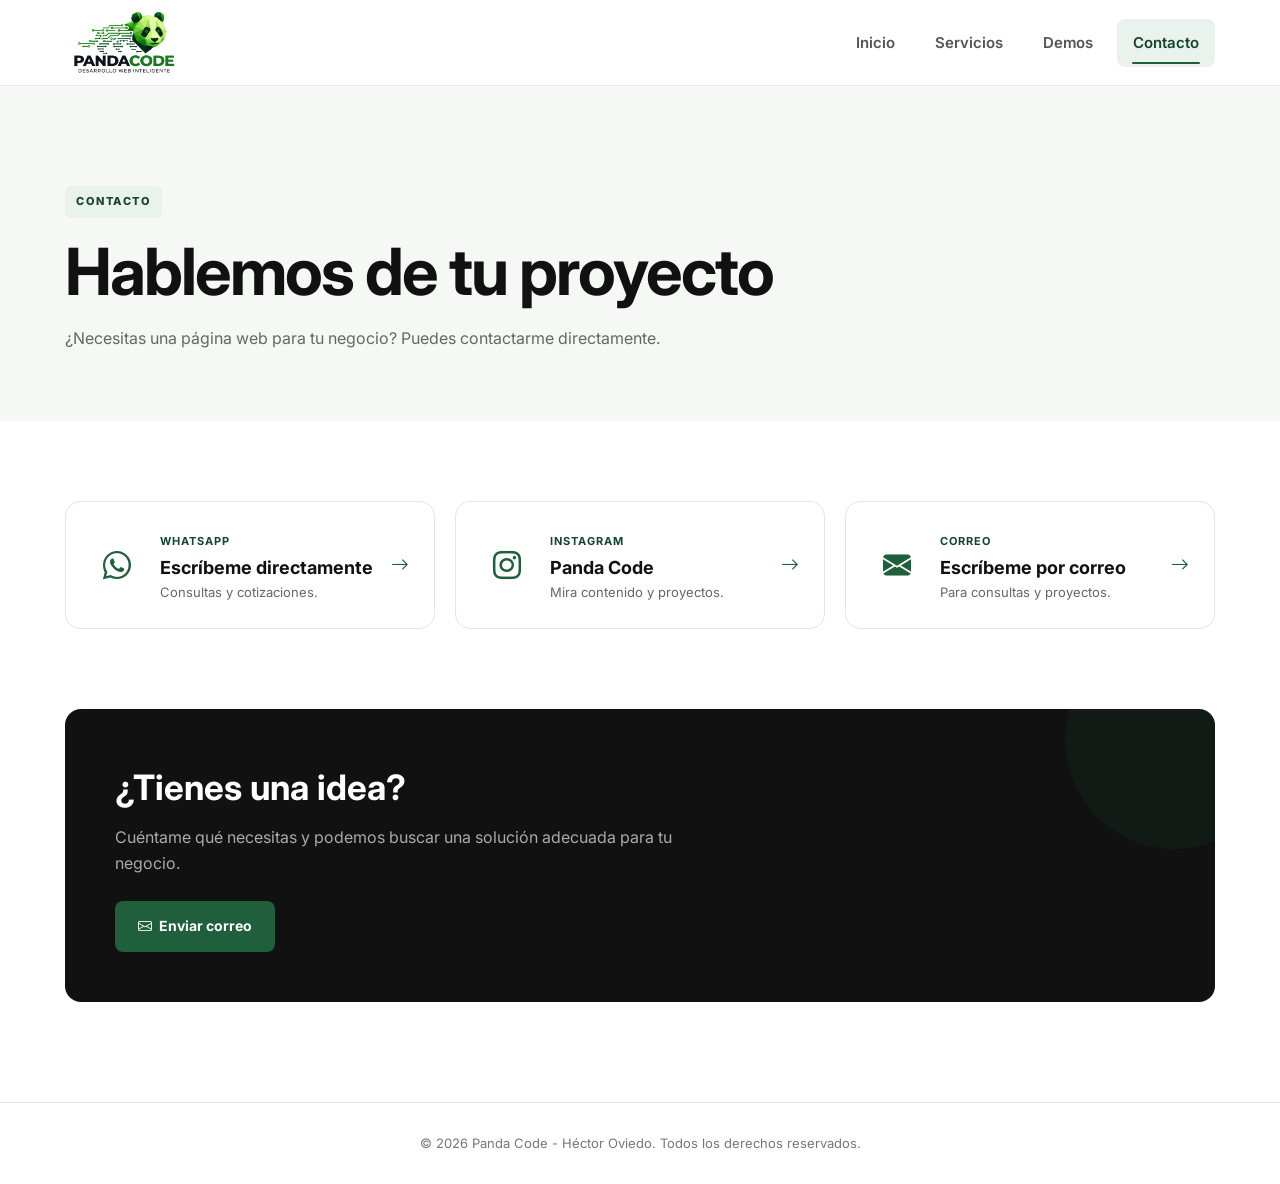
==== contacto.html @ 73ad1a60 "Add files via upload" ====
<!DOCTYPE html>
<html lang="es">

<head>

    <meta charset="UTF-8">

    <meta
        name="viewport"
        content="width=device-width, initial-scale=1.0"
    >

    <title>Contacto | Panda Code</title>


    <!-- CSS -->
    <link rel="stylesheet" href="css/inicio.css">


    <!-- Google Fonts -->
    <link rel="preconnect" href="https://fonts.googleapis.com">

    <link
        rel="preconnect"
        href="https://fonts.gstatic.com"
        crossorigin
    >

    <link
        href="https://fonts.googleapis.com/css2?family=Inter:wght@400;500;600;700;800&display=swap"
        rel="stylesheet"
    >


    <!-- Bootstrap Icons -->
    <link
        rel="stylesheet"
        href="https://cdn.jsdelivr.net/npm/bootstrap-icons@1.11.3/font/bootstrap-icons.min.css"
    >

</head>


<body>


    <!-- =========================================
         NAVBAR
    ========================================== -->

    <header class="navbar">

        <div class="container nav-content">


            <!-- LOGO -->

            <a
                href="index.html"
                class="logo"
            >

                <img
                    src="img/logo_.png"
                    alt="Panda Code"
                >

            </a>


            <!-- MENU -->

            <nav id="mainNav">

                <a href="index.html">
                    Inicio
                </a>

                <a href="servicios.html">
                    Servicios
                </a>

                <a href="demos.html">
                    Demos
                </a>

                <a
                    href="contacto.html"
                    class="active"
                >
                    Contacto
                </a>

            </nav>


            <!-- MENU HAMBURGUESA -->

            <button
                class="menu-btn"
                id="menuBtn"
                aria-label="Abrir menú"
                aria-expanded="false"
            >

                <span class="menu-icon">

                    <span></span>
                    <span></span>
                    <span></span>

                </span>

            </button>


        </div>

    </header>



    <!-- =========================================
         CONTENIDO
    ========================================== -->

    <main>


        <!-- =====================================
             ENCABEZADO
        ====================================== -->

        <section class="page-header">

            <div class="container">

                <span class="tag">
                    CONTACTO
                </span>


                <h1>
                    Hablemos de tu proyecto
                </h1>


                <p>
                    ¿Necesitas una página web para tu negocio?
                    Puedes contactarme directamente.
                </p>

            </div>

        </section>



        <!-- =====================================
             REDES Y CONTACTO
        ====================================== -->

        <section class="contact">

            <div class="container contact-grid">


                <!-- WHATSAPP -->

                <a
                    href="https://wa.me/947875170"
                    target="_blank"
                    rel="noopener noreferrer"
                    class="contact-card"
                >

                    <div class="contact-icon">

                        <i class="bi bi-whatsapp"></i>

                    </div>


                    <div class="contact-info">

                        <span>
                            WHATSAPP
                        </span>

                        <h2>
                            Escríbeme directamente
                        </h2>

                        <p>
                            Consultas y cotizaciones.
                        </p>

                    </div>


                    <strong class="contact-arrow">
                        <i class="bi bi-arrow-right"></i>
                    </strong>

                </a>



                <!-- INSTAGRAM -->

                <a
                    href="https://instagram.com/hector0505_"
                    target="_blank"
                    rel="noopener noreferrer"
                    class="contact-card"
                >

                    <div class="contact-icon">

                        <i class="bi bi-instagram"></i>

                    </div>


                    <div class="contact-info">

                        <span>
                            INSTAGRAM
                        </span>

                        <h2>
                            Panda Code
                        </h2>

                        <p>
                            Mira contenido y proyectos.
                        </p>

                    </div>


                    <strong class="contact-arrow">
                        <i class="bi bi-arrow-right"></i>
                    </strong>

                </a>



                <!-- CORREO -->

                <a href="mailto:hector.oviedo@virgiogomez.cl" class="contact-card">

                    <div class="contact-icon">
                        <i class="bi bi-envelope-fill"></i>
                    </div>

                    <div class="contact-info">
                        <span>CORREO</span>

                        <h2>Escríbeme por correo</h2>

                        <p>
                            Para consultas y proyectos.
                        </p>
                    </div>

                    <strong class="contact-arrow">
                        <i class="bi bi-arrow-right"></i>
                    </strong>

                </a>


            </div>

        </section>



        <!-- =====================================
             CAJA FINAL
        ====================================== -->

        <section class="contact-message">

            <div class="container">

                <div class="contact-box">


                    <h2>
                        ¿Tienes una idea?
                    </h2>


                    <p>
                        Cuéntame qué necesitas y podemos buscar
                        una solución adecuada para tu negocio.
                    </p>


                    <a
                        href="mailto:hector.oviedo@virgiogomez.cl"
                        class="btn btn-dark"
                    >

                        <i class="bi bi-envelope"></i>

                        Enviar correo

                    </a>


                </div>

            </div>

        </section>


    </main>



  

    <footer>

        <div class="container">

            <p>
                © 2026 Panda Code - Héctor Oviedo.
                Todos los derechos reservados.
            </p>

        </div>

    </footer>



    <!-- JAVASCRIPT -->

    <script src="js/Portafolio.js"></script>

</body>

</html>
---- css/inicio.css ----
/* =========================================
   RESET
========================================= */

* {
    margin: 0;
    padding: 0;
    box-sizing: border-box;
}


:root {
    --black: #111111;
    --white: #ffffff;

    /* Verde Panda */
    --green: #1f5f3b;
    --green-dark: #16452b;
    --green-light: #eaf2ed;

    --gray: #666666;
    --light: #f6f8f6;
    --border: #e1e7e2;
}


html {
    scroll-behavior: smooth;
}


body {
    font-family: "Inter", sans-serif;

    color: var(--black);

    background: var(--white);

    line-height: 1.6;
}


a {
    text-decoration: none;

    color: inherit;
}


button {
    font-family: inherit;
}


.container {
    width: min(1150px, 90%);

    margin: 0 auto;
}


/* =========================================
   NAVBAR
========================================= */

.navbar {
    position: sticky;

    top: 0;

    z-index: 1000;

    background: rgba(255, 255, 255, 0.97);

    backdrop-filter: blur(12px);

    border-bottom: 1px solid var(--border);
}


.nav-content {
    height: 85px;

    display: flex;

    align-items: center;

    justify-content: space-between;
}


/* =========================================
   LOGO
========================================= */

.logo {
    display: flex;

    align-items: center;

    justify-content: flex-start;

    height: 100%;

    overflow: visible;
}


.logo img {
    height: 68px;

    width: auto;

    object-fit: contain;

    display: block;

    transition: transform 0.25s ease;
}


.logo:hover img {
    transform: scale(1.05);
}


/* =========================================
   MENU DESKTOP
========================================= */

nav {
    display: flex;

    align-items: center;

    gap: 8px;
}


nav a {
    position: relative;

    padding: 12px 16px;

    font-size: 15px;

    font-weight: 600;

    color: #555555;

    border-radius: 8px;

    transition: all 0.25s ease;
}


nav a:hover {
    color: var(--green);

    background: var(--green-light);
}


nav a.active {
    color: var(--green-dark);

    background: var(--green-light);
}


nav a.active::after {
    content: "";

    position: absolute;

    left: 15px;

    right: 15px;

    bottom: 3px;

    height: 2px;

    border-radius: 10px;

    background: var(--green);
}


/* =========================================
   MENÚ HAMBURGUESA
========================================= */

.menu-btn {
    display: none;

    width: 46px;

    height: 46px;

    border: 1px solid var(--border);

    border-radius: 12px;

    background: var(--white);

    cursor: pointer;

    position: relative;

    transition: all 0.25s ease;
}


.menu-btn:hover {
    background: var(--green-light);

    border-color: var(--green);
}


.menu-icon {
    position: absolute;

    width: 21px;

    height: 15px;

    left: 50%;

    top: 50%;

    transform: translate(-50%, -50%);
}


.menu-icon span {
    position: absolute;

    left: 0;

    width: 21px;

    height: 2px;

    border-radius: 10px;

    background: var(--black);

    transition: all 0.25s ease;
}


.menu-icon span:nth-child(1) {
    top: 0;
}


.menu-icon span:nth-child(2) {
    top: 6.5px;
}


.menu-icon span:nth-child(3) {
    top: 13px;
}


/* =========================================
   ANIMACIÓN HAMBURGUESA
========================================= */

.menu-btn.open .menu-icon span:nth-child(1) {
    top: 6.5px;

    transform: rotate(45deg);

    background: var(--green-dark);
}


.menu-btn.open .menu-icon span:nth-child(2) {
    opacity: 0;
}


.menu-btn.open .menu-icon span:nth-child(3) {
    top: 6.5px;

    transform: rotate(-45deg);

    background: var(--green-dark);
}


/* =========================================
   HERO
========================================= */

.hero {
    min-height: 650px;

    display: flex;

    align-items: center;
}


.hero-content {
    display: grid;

    grid-template-columns: 1fr 1fr;

    gap: 80px;

    align-items: center;
}


.hero-text {
    animation: fadeUp 0.7s ease;
}


/* =========================================
   TAG
========================================= */

.tag {
    display: inline-block;

    padding: 7px 11px;

    border-radius: 6px;

    background: var(--green-light);

    color: var(--green-dark);

    font-size: 11px;

    font-weight: 800;

    letter-spacing: 1.5px;

    margin-bottom: 20px;
}


/* =========================================
   HERO TEXTO
========================================= */

.hero h1 {
    font-size: clamp(42px, 6vw, 72px);

    line-height: 1.05;

    letter-spacing: -3px;

    margin-bottom: 25px;
}


.hero h1 span {
    display: block;

    color: var(--green);
}


.hero p {
    max-width: 540px;

    color: var(--gray);

    font-size: 17px;
}


/* =========================================
   BOTONES
========================================= */

.hero-buttons {
    margin-top: 35px;

    display: flex;

    gap: 12px;
}


.btn {
    display: inline-flex;

    align-items: center;

    justify-content: center;

    gap: 7px;

    padding: 14px 23px;

    border-radius: 8px;

    font-size: 14px;

    font-weight: 700;

    transition: all 0.25s ease;
}


.btn:hover {
    transform: translateY(-3px);
}


.btn-dark {
    background: var(--black);

    color: var(--white);
}


.btn-dark:hover {
    background: var(--green);
}


.btn-light {
    background: var(--green-light);

    color: var(--green-dark);
}


.btn-light:hover {
    background: #dcebe2;
}


/* =========================================
   TARJETA DE CÓDIGO
========================================= */

.hero-card {
    background: #fafafa;

    border: 1px solid var(--border);

    border-radius: 15px;

    overflow: hidden;

    box-shadow: 0 25px 60px rgba(0, 0, 0, 0.08);

    animation: fadeUp 0.8s ease;
}


.card-header {
    padding: 14px 17px;

    border-bottom: 1px solid var(--border);

    display: flex;

    gap: 7px;
}


.circle {
    width: 10px;

    height: 10px;

    border-radius: 50%;
}


.red {
    background: #ff605c;
}


.yellow {
    background: #ffbd44;
}


.green {
    background: #00ca4e;
}


.code {
    padding: 30px;

    font-family: monospace;

    font-size: 15px;

    line-height: 2;
}


.indent {
    padding-left: 25px;
}


.blue {
    color: #2670ff;
}


.green-text {
    color: var(--green);
}


.orange {
    color: #d88100;
}


/* =========================================
   ABOUT
========================================= */

.about {
    padding: 100px 0;

    background: var(--light);
}


.section-title {
    max-width: 650px;

    margin-bottom: 50px;
}


.section-title > span {
    display: inline-block;

    padding: 7px 10px;

    border-radius: 6px;

    background: var(--green-light);

    color: var(--green-dark);

    font-size: 11px;

    font-weight: 800;

    letter-spacing: 1.5px;
}


.section-title h2 {
    font-size: 40px;

    line-height: 1.1;

    margin: 15px 0;

    letter-spacing: -1.5px;
}


.section-title p {
    color: var(--gray);
}


/* =========================================
   TARJETAS PEQUEÑAS
========================================= */

.mini-grid {
    display: grid;

    grid-template-columns: repeat(3, 1fr);

    gap: 20px;
}


.mini-card {
    background: var(--white);

    border: 1px solid var(--border);

    border-radius: 12px;

    padding: 30px;

    transition: all 0.25s ease;
}


.mini-card:hover {
    transform: translateY(-4px);

    border-color: #bfd8c8;

    box-shadow: 0 12px 30px rgba(0, 0, 0, 0.05);
}


.mini-icon {
    width: 40px;

    height: 40px;

    display: flex;

    align-items: center;

    justify-content: center;

    margin-bottom: 18px;

    border-radius: 9px;

    background: var(--green-light);

    color: var(--green-dark);

    font-size: 12px;

    font-weight: 800;
}


.mini-card h3 {
    margin-bottom: 10px;
}


.mini-card p {
    color: var(--gray);

    font-size: 14px;
}


/* =========================================
   ENCABEZADO DE PÁGINAS
========================================= */

.page-header {
    padding: 100px 0 70px;

    background: var(--light);
}


.page-header h1 {
    font-size: clamp(40px, 6vw, 65px);

    line-height: 1.05;

    letter-spacing: -2px;

    margin-bottom: 20px;
}


.page-header p {
    color: var(--gray);

    max-width: 600px;

    font-size: 16px;
}


/* =========================================
   SERVICIOS
========================================= */

.services {
    padding: 90px 0;
}


.services-grid {
    display: grid;

    grid-template-columns: repeat(2, 1fr);

    gap: 20px;
}


.service-card {
    border: 1px solid var(--border);

    border-radius: 15px;

    padding: 35px;

    background: var(--white);

    transition: all 0.25s ease;
}


.service-card:hover {
    transform: translateY(-4px);

    border-color: #bfd8c8;

    box-shadow: 0 15px 30px rgba(0, 0, 0, 0.07);
}


.service-number {
    font-size: 13px;

    font-weight: 700;

    color: var(--green);

    margin-bottom: 20px;
}


.service-card h2 {
    font-size: 28px;

    margin-bottom: 15px;
}


.service-card p {
    color: var(--gray);

    margin-bottom: 25px;
}


.service-list {
    display: flex;

    flex-direction: column;

    gap: 8px;

    font-size: 14px;
}


.service-list span {
    color: #444444;
}


/* =========================================
   DEMOS
========================================= */

.demo-info {
    padding-top: 50px;
}


.notice {
    border: 1px solid #c9ddd0;

    border-radius: 12px;

    padding: 25px;

    background: var(--green-light);
}


.notice-title {
    display: flex;

    align-items: center;

    gap: 10px;

    margin-bottom: 8px;
}


.notice strong {
    color: var(--green-dark);
}


.notice-icon {
    width: 24px;

    height: 24px;

    display: flex;

    align-items: center;

    justify-content: center;

    border-radius: 50%;

    background: var(--green);

    color: var(--white);

    font-size: 13px;

    font-weight: 800;
}


.notice p {
    color: #4c6659;

    font-size: 14px;
}


.demos {
    padding: 60px 0 100px;
}


.demos-grid {
    display: grid;

    grid-template-columns: repeat(3, 1fr);

    gap: 20px;
}


.demo-card {
    border: 1px solid var(--border);

    border-radius: 15px;

    overflow: hidden;

    background: var(--white);

    transition: all 0.25s ease;
}


.demo-card:hover {
    transform: translateY(-4px);

    box-shadow: 0 15px 35px rgba(0, 0, 0, 0.08);

    border-color: #bfd8c8;
}


.demo-image {
    height: 190px;

    display: flex;

    align-items: center;

    justify-content: center;

    background: #edf1ee;
}


.demo-image span {
    font-weight: 800;

    font-size: 28px;

    color: #a3aea7;
}


.demo-content {
    padding: 25px;
}


.demo-category {
    font-size: 11px;

    font-weight: 700;

    letter-spacing: 1.5px;

    color: var(--green);
}


.demo-content h2 {
    margin: 8px 0 12px;

    font-size: 22px;
}


.demo-content p {
    font-size: 14px;

    color: var(--gray);
}


.demo-tech {
    display: flex;

    gap: 7px;

    margin: 20px 0;

    flex-wrap: wrap;
}


.demo-tech span {
    padding: 5px 9px;

    border-radius: 5px;

    background: #f1f3f1;

    color: #555555;

    font-size: 11px;
}


.demo-link {
    font-size: 14px;

    font-weight: 700;

    color: var(--green-dark);

    transition: color 0.2s ease;
}


.demo-link:hover {
    color: var(--green);
}


/* =========================================
   CONTACTO
========================================= */

.contact {
    padding: 80px 0;
}


.contact-grid {
    display: grid;

    grid-template-columns: repeat(3, 1fr);

    gap: 20px;
}


.contact-card {
    border: 1px solid var(--border);

    border-radius: 15px;

    padding: 25px;

    display: flex;

    align-items: center;

    gap: 17px;

    background: var(--white);

    transition: all 0.25s ease;
}


.contact-card:hover {
    transform: translateY(-4px);

    border-color: #bfd8c8;

    box-shadow: 0 15px 30px rgba(0, 0, 0, 0.07);
}


/* =========================================
   ICONOS BOOTSTRAP
========================================= */

.contact-icon {
    min-width: 52px;

    width: 52px;

    height: 52px;

    display: flex;

    align-items: center;

    justify-content: center;

    background: transparent;

    color: var(--green);

    font-size: 28px;

    flex-shrink: 0;

    transition: all 0.25s ease;
}


.contact-icon i {
    font-size: 28px;

    line-height: 1;
}


.contact-card:hover .contact-icon {
    color: var(--green-dark);

    transform: scale(1.08);
}


/* =========================================
   TEXTO CONTACTO
========================================= */

.contact-info {
    min-width: 0;
}


.contact-info span {
    font-size: 11px;

    color: var(--green-dark);

    font-weight: 700;

    letter-spacing: 1px;
}


.contact-info h2 {
    font-size: 18px;

    margin: 3px 0;

    line-height: 1.3;
}


.contact-info p {
    font-size: 13px;

    color: var(--gray);
}


/* =========================================
   FLECHA CONTACTO
========================================= */

.contact-arrow {
    margin-left: auto;

    color: var(--green);

    font-size: 18px;

    flex-shrink: 0;

    transition: transform 0.25s ease;
}


.contact-card:hover .contact-arrow {
    transform: translateX(5px);
}


/* =========================================
   CAJA DE CONTACTO
========================================= */

.contact-message {
    padding-bottom: 100px;
}


.contact-box {
    background: var(--black);

    color: var(--white);

    border-radius: 16px;

    padding: 50px;

    position: relative;

    overflow: hidden;
}


.contact-box::before {
    content: "";

    position: absolute;

    width: 220px;

    height: 220px;

    border-radius: 50%;

    background: var(--green);

    opacity: 0.12;

    right: -70px;

    top: -80px;
}


.contact-box h2 {
    font-size: 35px;

    margin-bottom: 10px;

    position: relative;

    z-index: 2;
}


.contact-box p {
    color: #aaaaaa;

    margin-bottom: 25px;

    max-width: 600px;

    position: relative;

    z-index: 2;
}


.contact-box .btn {
    background: var(--green);

    color: var(--white);

    position: relative;

    z-index: 2;
}


.contact-box .btn:hover {
    background: var(--green-dark);
}


/* =========================================
   FOOTER
========================================= */

footer {
    border-top: 1px solid var(--border);

    padding: 30px 0;

    background: var(--white);

    text-align: center;
}


footer p {
    font-size: 13px;

    color: #777777;

    margin: 0;
}


/* =========================================
   ANIMACIONES
========================================= */

@keyframes fadeUp {

    from {
        opacity: 0;

        transform: translateY(20px);
    }

    to {
        opacity: 1;

        transform: translateY(0);
    }

}


@keyframes menuAppear {

    from {
        opacity: 0;

        transform: translateY(-10px);
    }

    to {
        opacity: 1;

        transform: translateY(0);
    }

}


/* =========================================
   TABLET
========================================= */

@media (max-width: 850px) {

    .nav-content {
        height: 80px;
    }


    /* MENÚ */

    nav {
        display: none;

        position: absolute;

        top: 92px;

        left: 50%;

        transform: translateX(-50%);

        width: min(350px, 90%);

        background: var(--white);

        border: 1px solid var(--border);

        border-radius: 14px;

        padding: 15px;

        flex-direction: column;

        align-items: center;

        justify-content: center;

        gap: 5px;

        box-shadow: 0 20px 45px rgba(0, 0, 0, 0.10);

        animation: menuAppear 0.25s ease;
    }


    nav.open {
        display: flex;
    }


    nav a {
        width: 100%;

        padding: 14px;

        text-align: center;

        border-radius: 9px;
    }


    nav a.active::after {
        display: none;
    }


    nav a.active {
        background: var(--green-light);

        color: var(--green-dark);
    }


    /* HAMBURGUESA */

    .menu-btn {
        display: block;
    }


    /* HERO */

    .hero-content {
        grid-template-columns: 1fr;

        gap: 50px;

        padding: 70px 0;
    }


    /* TARJETAS */

    .mini-grid {
        grid-template-columns: 1fr;
    }


    .contact-grid {
        grid-template-columns: 1fr;
    }


    .services-grid {
        grid-template-columns: 1fr;
    }


    .demos-grid {
        grid-template-columns: 1fr;
    }


    .hero h1 {
        font-size: 48px;
    }

}


/* =========================================
   MÓVIL
========================================= */

@media (max-width: 500px) {

    .container {
        width: 92%;
    }


    /* LOGO */

    .logo {
        height: 100%;
    }


    .logo img {
        height: 54px;

        width: auto;
    }


    /* HERO */

    .hero h1 {
        font-size: 40px;

        letter-spacing: -2px;
    }


    .hero-buttons {
        flex-direction: column;
    }


    .btn {
        width: 100%;

        text-align: center;
    }


    /* CODE */

    .hero-card {
        border-radius: 12px;
    }


    .code {
        padding: 22px;

        font-size: 12px;
    }


    /* ABOUT */

    .about {
        padding: 75px 0;
    }


    .section-title h2 {
        font-size: 33px;
    }


    /* PAGE HEADER */

    .page-header {
        padding: 75px 0 55px;
    }


    .page-header h1 {
        font-size: 42px;
    }


    /* SERVICES */

    .service-card {
        padding: 28px;
    }


    /* CONTACT */

    .contact {
        padding: 60px 0;
    }


    .contact-card {
        padding: 20px;
    }


    .contact-icon {
        min-width: 45px;

        width: 45px;

        height: 45px;

        font-size: 24px;
    }


    .contact-icon i {
        font-size: 24px;
    }


    .contact-info h2 {
        font-size: 16px;
    }


    .contact-info p {
        font-size: 12px;
    }


    .contact-box {
        padding: 30px;
    }


    .contact-box h2 {
        font-size: 29px;
    }

}
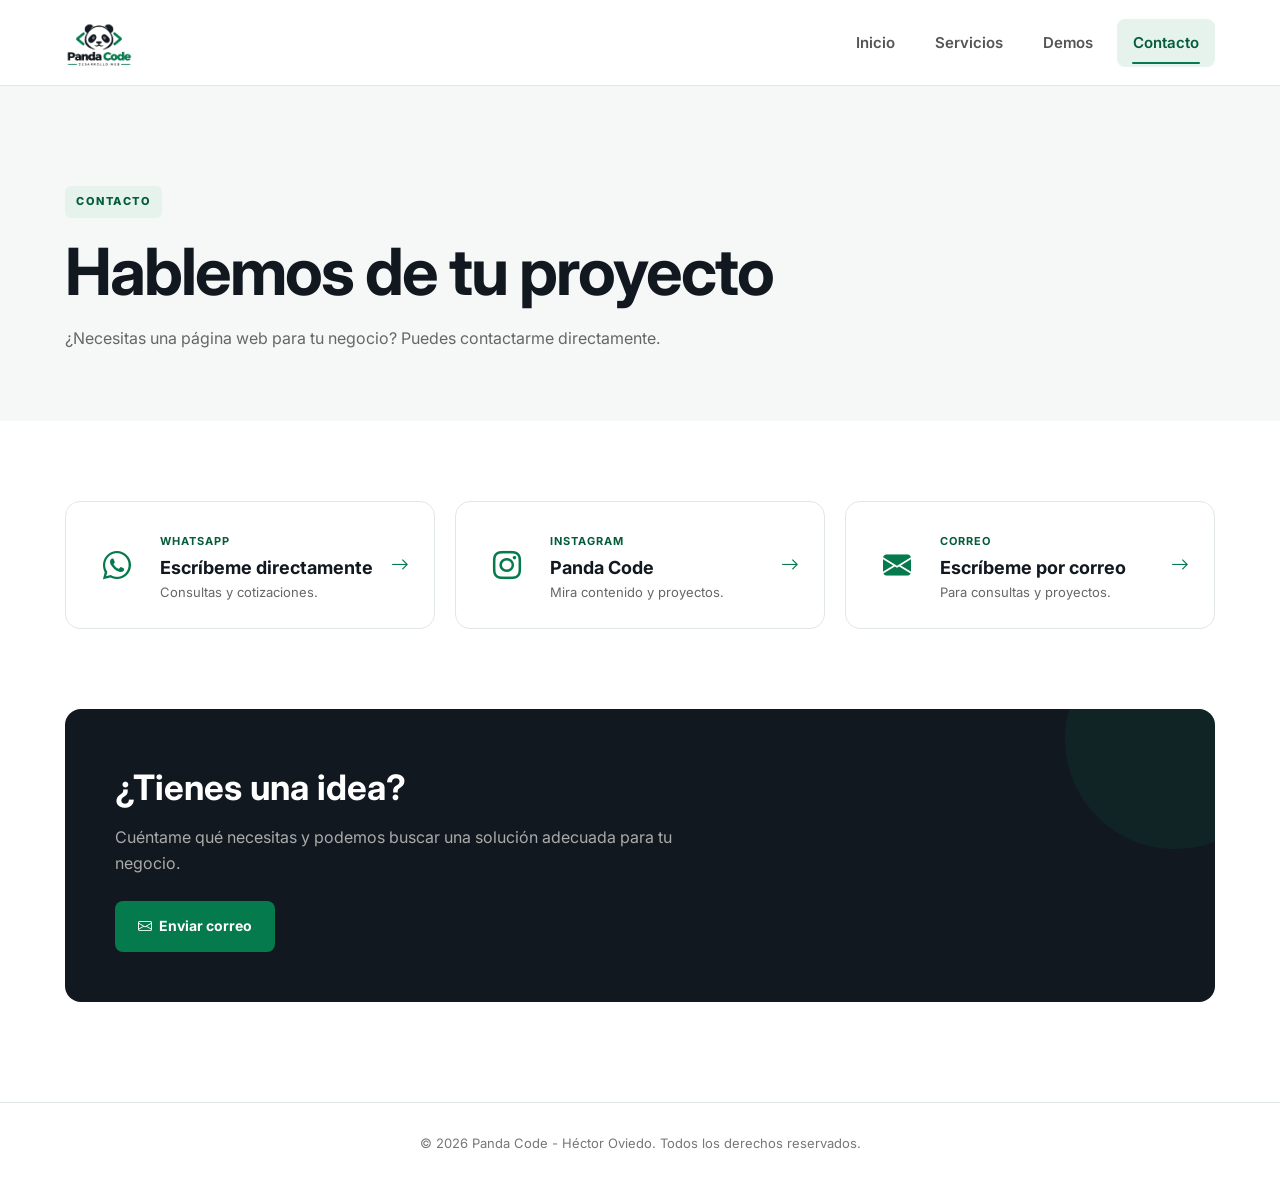
==== commit 06697071: "Add files via upload" ====
--- a/contacto.html
+++ b/contacto.html
@@ -61,7 +61,7 @@
             >
 
                 <img
-                    src="img/logo_.png"
+                    src="img/Logo-sin fondo.png"
                     alt="Panda Code"
                 >
 
--- a/css/inicio.css
+++ b/css/inicio.css
@@ -8,53 +8,42 @@
     box-sizing: border-box;
 }
 
-
 :root {
-    --black: #111111;
+    --black: #121820;
     --white: #ffffff;
 
-    /* Verde Panda */
-    --green: #1f5f3b;
-    --green-dark: #16452b;
-    --green-light: #eaf2ed;
+    /* Verde Panda Code */
+    --green: #057a4d;
+    --green-dark: #045c3a;
+    --green-light: #e6f3ec;
 
     --gray: #666666;
-    --light: #f6f8f6;
-    --border: #e1e7e2;
-}
-
+    --light: #f6f8f7;
+    --border: #e1e8e4;
+}
 
 html {
     scroll-behavior: smooth;
 }
 
-
 body {
     font-family: "Inter", sans-serif;
-
     color: var(--black);
-
     background: var(--white);
-
     line-height: 1.6;
 }
-
 
 a {
     text-decoration: none;
-
     color: inherit;
 }
-
 
 button {
     font-family: inherit;
 }
 
-
 .container {
     width: min(1150px, 90%);
-
     margin: 0 auto;
 }
 
@@ -65,26 +54,17 @@
 
 .navbar {
     position: sticky;
-
     top: 0;
-
     z-index: 1000;
-
     background: rgba(255, 255, 255, 0.97);
-
     backdrop-filter: blur(12px);
-
     border-bottom: 1px solid var(--border);
 }
-
 
 .nav-content {
     height: 85px;
-
     display: flex;
-
     align-items: center;
-
     justify-content: space-between;
 }
 
@@ -95,29 +75,19 @@
 
 .logo {
     display: flex;
-
     align-items: center;
-
     justify-content: flex-start;
-
     height: 100%;
-
     overflow: visible;
 }
-
 
 .logo img {
     height: 68px;
-
     width: auto;
-
     object-fit: contain;
-
     display: block;
-
     transition: transform 0.25s ease;
 }
-
 
 .logo:hover img {
     transform: scale(1.05);
@@ -130,59 +100,38 @@
 
 nav {
     display: flex;
-
     align-items: center;
-
     gap: 8px;
 }
-
 
 nav a {
     position: relative;
-
     padding: 12px 16px;
-
     font-size: 15px;
-
     font-weight: 600;
-
     color: #555555;
-
     border-radius: 8px;
-
     transition: all 0.25s ease;
 }
-
 
 nav a:hover {
     color: var(--green);
-
     background: var(--green-light);
 }
-
 
 nav a.active {
     color: var(--green-dark);
-
     background: var(--green-light);
 }
-
 
 nav a.active::after {
     content: "";
-
     position: absolute;
-
     left: 15px;
-
     right: 15px;
-
     bottom: 3px;
-
     height: 2px;
-
     border-radius: 10px;
-
     background: var(--green);
 }
 
@@ -193,46 +142,37 @@
 
 .menu-btn {
     display: none;
-
     width: 46px;
-
     height: 46px;
 
     border: 1px solid var(--border);
-
     border-radius: 12px;
 
     background: var(--white);
-
     cursor: pointer;
 
     position: relative;
+    z-index: 1100;
 
     transition: all 0.25s ease;
 }
-
 
 .menu-btn:hover {
     background: var(--green-light);
-
     border-color: var(--green);
 }
-
 
 .menu-icon {
     position: absolute;
 
     width: 21px;
-
-    height: 15px;
+    height: 16px;
 
     left: 50%;
-
     top: 50%;
 
     transform: translate(-50%, -50%);
 }
-
 
 .menu-icon span {
     position: absolute;
@@ -240,7 +180,6 @@
     left: 0;
 
     width: 21px;
-
     height: 2px;
 
     border-radius: 10px;
@@ -249,20 +188,17 @@
 
     transition: all 0.25s ease;
 }
-
 
 .menu-icon span:nth-child(1) {
     top: 0;
 }
 
-
 .menu-icon span:nth-child(2) {
-    top: 6.5px;
-}
-
+    top: 7px;
+}
 
 .menu-icon span:nth-child(3) {
-    top: 13px;
+    top: 14px;
 }
 
 
@@ -271,24 +207,18 @@
 ========================================= */
 
 .menu-btn.open .menu-icon span:nth-child(1) {
-    top: 6.5px;
-
+    top: 7px;
     transform: rotate(45deg);
-
     background: var(--green-dark);
 }
-
 
 .menu-btn.open .menu-icon span:nth-child(2) {
     opacity: 0;
 }
 
-
 .menu-btn.open .menu-icon span:nth-child(3) {
-    top: 6.5px;
-
+    top: 7px;
     transform: rotate(-45deg);
-
     background: var(--green-dark);
 }
 
@@ -301,21 +231,17 @@
     min-height: 650px;
 
     display: flex;
-
     align-items: center;
 }
-
 
 .hero-content {
     display: grid;
-
     grid-template-columns: 1fr 1fr;
 
     gap: 80px;
 
     align-items: center;
 }
-
 
 .hero-text {
     animation: fadeUp 0.7s ease;
@@ -334,11 +260,9 @@
     border-radius: 6px;
 
     background: var(--green-light);
-
     color: var(--green-dark);
 
     font-size: 11px;
-
     font-weight: 800;
 
     letter-spacing: 1.5px;
@@ -361,13 +285,10 @@
     margin-bottom: 25px;
 }
 
-
 .hero h1 span {
     display: block;
-
     color: var(--green);
 }
-
 
 .hero p {
     max-width: 540px;
@@ -386,16 +307,13 @@
     margin-top: 35px;
 
     display: flex;
-
     gap: 12px;
 }
-
 
 .btn {
     display: inline-flex;
 
     align-items: center;
-
     justify-content: center;
 
     gap: 7px;
@@ -405,39 +323,31 @@
     border-radius: 8px;
 
     font-size: 14px;
-
     font-weight: 700;
 
     transition: all 0.25s ease;
 }
-
 
 .btn:hover {
     transform: translateY(-3px);
 }
 
-
 .btn-dark {
     background: var(--black);
-
     color: var(--white);
 }
-
 
 .btn-dark:hover {
     background: var(--green);
 }
 
-
 .btn-light {
     background: var(--green-light);
-
     color: var(--green-dark);
 }
 
-
 .btn-light:hover {
-    background: #dcebe2;
+    background: #d3ebdf;
 }
 
 
@@ -459,7 +369,6 @@
     animation: fadeUp 0.8s ease;
 }
 
-
 .card-header {
     padding: 14px 17px;
 
@@ -470,31 +379,25 @@
     gap: 7px;
 }
 
-
 .circle {
     width: 10px;
-
     height: 10px;
 
     border-radius: 50%;
 }
-
 
 .red {
     background: #ff605c;
 }
 
-
 .yellow {
     background: #ffbd44;
 }
 
-
 .green {
     background: #00ca4e;
 }
 
-
 .code {
     padding: 30px;
 
@@ -505,22 +408,18 @@
     line-height: 2;
 }
 
-
 .indent {
     padding-left: 25px;
 }
 
-
 .blue {
     color: #2670ff;
 }
 
-
 .green-text {
     color: var(--green);
 }
 
-
 .orange {
     color: #d88100;
 }
@@ -536,14 +435,12 @@
     background: var(--light);
 }
 
-
 .section-title {
     max-width: 650px;
 
     margin-bottom: 50px;
 }
 
-
 .section-title > span {
     display: inline-block;
 
@@ -562,7 +459,6 @@
     letter-spacing: 1.5px;
 }
 
-
 .section-title h2 {
     font-size: 40px;
 
@@ -573,7 +469,6 @@
     letter-spacing: -1.5px;
 }
 
-
 .section-title p {
     color: var(--gray);
 }
@@ -591,7 +486,6 @@
     gap: 20px;
 }
 
-
 .mini-card {
     background: var(--white);
 
@@ -604,25 +498,21 @@
     transition: all 0.25s ease;
 }
 
-
 .mini-card:hover {
     transform: translateY(-4px);
 
-    border-color: #bfd8c8;
+    border-color: #b7dcc8;
 
     box-shadow: 0 12px 30px rgba(0, 0, 0, 0.05);
 }
-
 
 .mini-icon {
     width: 40px;
-
     height: 40px;
 
     display: flex;
 
     align-items: center;
-
     justify-content: center;
 
     margin-bottom: 18px;
@@ -637,13 +527,11 @@
 
     font-weight: 800;
 }
-
 
 .mini-card h3 {
     margin-bottom: 10px;
 }
 
-
 .mini-card p {
     color: var(--gray);
 
@@ -661,7 +549,6 @@
     background: var(--light);
 }
 
-
 .page-header h1 {
     font-size: clamp(40px, 6vw, 65px);
 
@@ -672,7 +559,6 @@
     margin-bottom: 20px;
 }
 
-
 .page-header p {
     color: var(--gray);
 
@@ -690,7 +576,6 @@
     padding: 90px 0;
 }
 
-
 .services-grid {
     display: grid;
 
@@ -699,7 +584,6 @@
     gap: 20px;
 }
 
-
 .service-card {
     border: 1px solid var(--border);
 
@@ -712,15 +596,13 @@
     transition: all 0.25s ease;
 }
 
-
 .service-card:hover {
     transform: translateY(-4px);
 
-    border-color: #bfd8c8;
+    border-color: #b7dcc8;
 
     box-shadow: 0 15px 30px rgba(0, 0, 0, 0.07);
 }
-
 
 .service-number {
     font-size: 13px;
@@ -732,21 +614,18 @@
     margin-bottom: 20px;
 }
 
-
 .service-card h2 {
     font-size: 28px;
 
     margin-bottom: 15px;
 }
 
-
 .service-card p {
     color: var(--gray);
 
     margin-bottom: 25px;
 }
 
-
 .service-list {
     display: flex;
 
@@ -757,7 +636,6 @@
     font-size: 14px;
 }
 
-
 .service-list span {
     color: #444444;
 }
@@ -771,9 +649,8 @@
     padding-top: 50px;
 }
 
-
 .notice {
-    border: 1px solid #c9ddd0;
+    border: 1px solid #bfe0cf;
 
     border-radius: 12px;
 
@@ -781,7 +658,6 @@
 
     background: var(--green-light);
 }
-
 
 .notice-title {
     display: flex;
@@ -793,21 +669,17 @@
     margin-bottom: 8px;
 }
 
-
 .notice strong {
     color: var(--green-dark);
 }
 
-
 .notice-icon {
     width: 24px;
-
     height: 24px;
 
     display: flex;
 
     align-items: center;
-
     justify-content: center;
 
     border-radius: 50%;
@@ -821,19 +693,16 @@
     font-weight: 800;
 }
 
-
 .notice p {
-    color: #4c6659;
+    color: #3f6653;
 
     font-size: 14px;
 }
-
 
 .demos {
     padding: 60px 0 100px;
 }
 
-
 .demos-grid {
     display: grid;
 
@@ -842,7 +711,6 @@
     gap: 20px;
 }
 
-
 .demo-card {
     border: 1px solid var(--border);
 
@@ -855,15 +723,13 @@
     transition: all 0.25s ease;
 }
 
-
 .demo-card:hover {
     transform: translateY(-4px);
 
     box-shadow: 0 15px 35px rgba(0, 0, 0, 0.08);
 
-    border-color: #bfd8c8;
-}
-
+    border-color: #b7dcc8;
+}
 
 .demo-image {
     height: 190px;
@@ -871,12 +737,10 @@
     display: flex;
 
     align-items: center;
-
     justify-content: center;
 
     background: #edf1ee;
 }
-
 
 .demo-image span {
     font-weight: 800;
@@ -886,12 +750,10 @@
     color: #a3aea7;
 }
 
-
 .demo-content {
     padding: 25px;
 }
 
-
 .demo-category {
     font-size: 11px;
 
@@ -902,21 +764,18 @@
     color: var(--green);
 }
 
-
 .demo-content h2 {
     margin: 8px 0 12px;
 
     font-size: 22px;
 }
 
-
 .demo-content p {
     font-size: 14px;
 
     color: var(--gray);
 }
 
-
 .demo-tech {
     display: flex;
 
@@ -927,7 +786,6 @@
     flex-wrap: wrap;
 }
 
-
 .demo-tech span {
     padding: 5px 9px;
 
@@ -940,7 +798,6 @@
     font-size: 11px;
 }
 
-
 .demo-link {
     font-size: 14px;
 
@@ -951,7 +808,6 @@
     transition: color 0.2s ease;
 }
 
-
 .demo-link:hover {
     color: var(--green);
 }
@@ -965,7 +821,6 @@
     padding: 80px 0;
 }
 
-
 .contact-grid {
     display: grid;
 
@@ -974,7 +829,6 @@
     gap: 20px;
 }
 
-
 .contact-card {
     border: 1px solid var(--border);
 
@@ -993,11 +847,10 @@
     transition: all 0.25s ease;
 }
 
-
 .contact-card:hover {
     transform: translateY(-4px);
 
-    border-color: #bfd8c8;
+    border-color: #b7dcc8;
 
     box-shadow: 0 15px 30px rgba(0, 0, 0, 0.07);
 }
@@ -1017,7 +870,6 @@
     display: flex;
 
     align-items: center;
-
     justify-content: center;
 
     background: transparent;
@@ -1030,7 +882,6 @@
 
     transition: all 0.25s ease;
 }
-
 
 .contact-icon i {
     font-size: 28px;
@@ -1038,7 +889,6 @@
     line-height: 1;
 }
 
-
 .contact-card:hover .contact-icon {
     color: var(--green-dark);
 
@@ -1054,7 +904,6 @@
     min-width: 0;
 }
 
-
 .contact-info span {
     font-size: 11px;
 
@@ -1065,7 +914,6 @@
     letter-spacing: 1px;
 }
 
-
 .contact-info h2 {
     font-size: 18px;
 
@@ -1074,7 +922,6 @@
     line-height: 1.3;
 }
 
-
 .contact-info p {
     font-size: 13px;
 
@@ -1098,7 +945,6 @@
     transition: transform 0.25s ease;
 }
 
-
 .contact-card:hover .contact-arrow {
     transform: translateX(5px);
 }
@@ -1112,7 +958,6 @@
     padding-bottom: 100px;
 }
 
-
 .contact-box {
     background: var(--black);
 
@@ -1127,14 +972,12 @@
     overflow: hidden;
 }
 
-
 .contact-box::before {
     content: "";
 
     position: absolute;
 
     width: 220px;
-
     height: 220px;
 
     border-radius: 50%;
@@ -1147,7 +990,6 @@
 
     top: -80px;
 }
-
 
 .contact-box h2 {
     font-size: 35px;
@@ -1159,7 +1001,6 @@
     z-index: 2;
 }
 
-
 .contact-box p {
     color: #aaaaaa;
 
@@ -1172,7 +1013,6 @@
     z-index: 2;
 }
 
-
 .contact-box .btn {
     background: var(--green);
 
@@ -1183,7 +1023,6 @@
     z-index: 2;
 }
 
-
 .contact-box .btn:hover {
     background: var(--green-dark);
 }
@@ -1203,7 +1042,6 @@
     text-align: center;
 }
 
-
 footer p {
     font-size: 13px;
 
@@ -1230,9 +1068,7 @@
 
         transform: translateY(0);
     }
-
-}
-
+}
 
 @keyframes menuAppear {
 
@@ -1247,7 +1083,6 @@
 
         transform: translateY(0);
     }
-
 }
 
 
@@ -1256,53 +1091,57 @@
 ========================================= */
 
 @media (max-width: 850px) {
+
+    /* NAVBAR */
 
     .nav-content {
         height: 80px;
     }
 
 
-    /* MENÚ */
+    /* MENÚ DESKTOP OCULTO */
 
     nav {
         display: none;
-
-        position: absolute;
-
-        top: 92px;
-
-        left: 50%;
-
-        transform: translateX(-50%);
-
-        width: min(350px, 90%);
-
-        background: var(--white);
-
-        border: 1px solid var(--border);
-
-        border-radius: 14px;
-
-        padding: 15px;
-
-        flex-direction: column;
-
-        align-items: center;
-
-        justify-content: center;
-
-        gap: 5px;
-
-        box-shadow: 0 20px 45px rgba(0, 0, 0, 0.10);
-
-        animation: menuAppear 0.25s ease;
-    }
-
+    }
+
+
+    /* MENÚ MÓVIL */
 
     nav.open {
         display: flex;
-    }
-
+
+        position: absolute;
+
+        top: 80px;
+
+        left: 0;
+
+        width: 100%;
+
+        background: var(--white);
+
+        border-top: 1px solid var(--border);
+
+        border-bottom: 1px solid var(--border);
+
+        padding: 12px 5%;
+
+        flex-direction: column;
+
+        align-items: stretch;
+
+        justify-content: center;
+
+        gap: 5px;
+
+        box-shadow: 0 15px 30px rgba(0, 0, 0, 0.08);
+
+        animation: menuAppear 0.25s ease;
+    }
+
+
+    /* LINKS DEL MENÚ */
 
     nav a {
         width: 100%;
@@ -1314,20 +1153,18 @@
         border-radius: 9px;
     }
 
+    nav a.active {
+        background: var(--green-light);
+
+        color: var(--green-dark);
+    }
 
     nav a.active::after {
         display: none;
     }
 
 
-    nav a.active {
-        background: var(--green-light);
-
-        color: var(--green-dark);
-    }
-
-
-    /* HAMBURGUESA */
+    /* BOTÓN HAMBURGUESA */
 
     .menu-btn {
         display: block;
@@ -1351,26 +1188,21 @@
         grid-template-columns: 1fr;
     }
 
-
     .contact-grid {
         grid-template-columns: 1fr;
     }
 
-
     .services-grid {
         grid-template-columns: 1fr;
     }
 
-
     .demos-grid {
         grid-template-columns: 1fr;
     }
 
-
     .hero h1 {
         font-size: 48px;
     }
-
 }
 
 
@@ -1391,7 +1223,6 @@
         height: 100%;
     }
 
-
     .logo img {
         height: 54px;
 
@@ -1399,6 +1230,15 @@
     }
 
 
+    /* BOTÓN */
+
+    .menu-btn {
+        width: 44px;
+
+        height: 44px;
+    }
+
+
     /* HERO */
 
     .hero h1 {
@@ -1407,12 +1247,10 @@
         letter-spacing: -2px;
     }
 
-
     .hero-buttons {
         flex-direction: column;
     }
 
-
     .btn {
         width: 100%;
 
@@ -1426,7 +1264,6 @@
         border-radius: 12px;
     }
 
-
     .code {
         padding: 22px;
 
@@ -1440,7 +1277,6 @@
         padding: 75px 0;
     }
 
-
     .section-title h2 {
         font-size: 33px;
     }
@@ -1452,7 +1288,6 @@
         padding: 75px 0 55px;
     }
 
-
     .page-header h1 {
         font-size: 42px;
     }
@@ -1471,12 +1306,10 @@
         padding: 60px 0;
     }
 
-
     .contact-card {
         padding: 20px;
     }
 
-
     .contact-icon {
         min-width: 45px;
 
@@ -1487,29 +1320,23 @@
         font-size: 24px;
     }
 
-
     .contact-icon i {
         font-size: 24px;
     }
 
-
     .contact-info h2 {
         font-size: 16px;
     }
 
-
     .contact-info p {
         font-size: 12px;
     }
 
-
     .contact-box {
         padding: 30px;
     }
 
-
     .contact-box h2 {
         font-size: 29px;
     }
-
 }
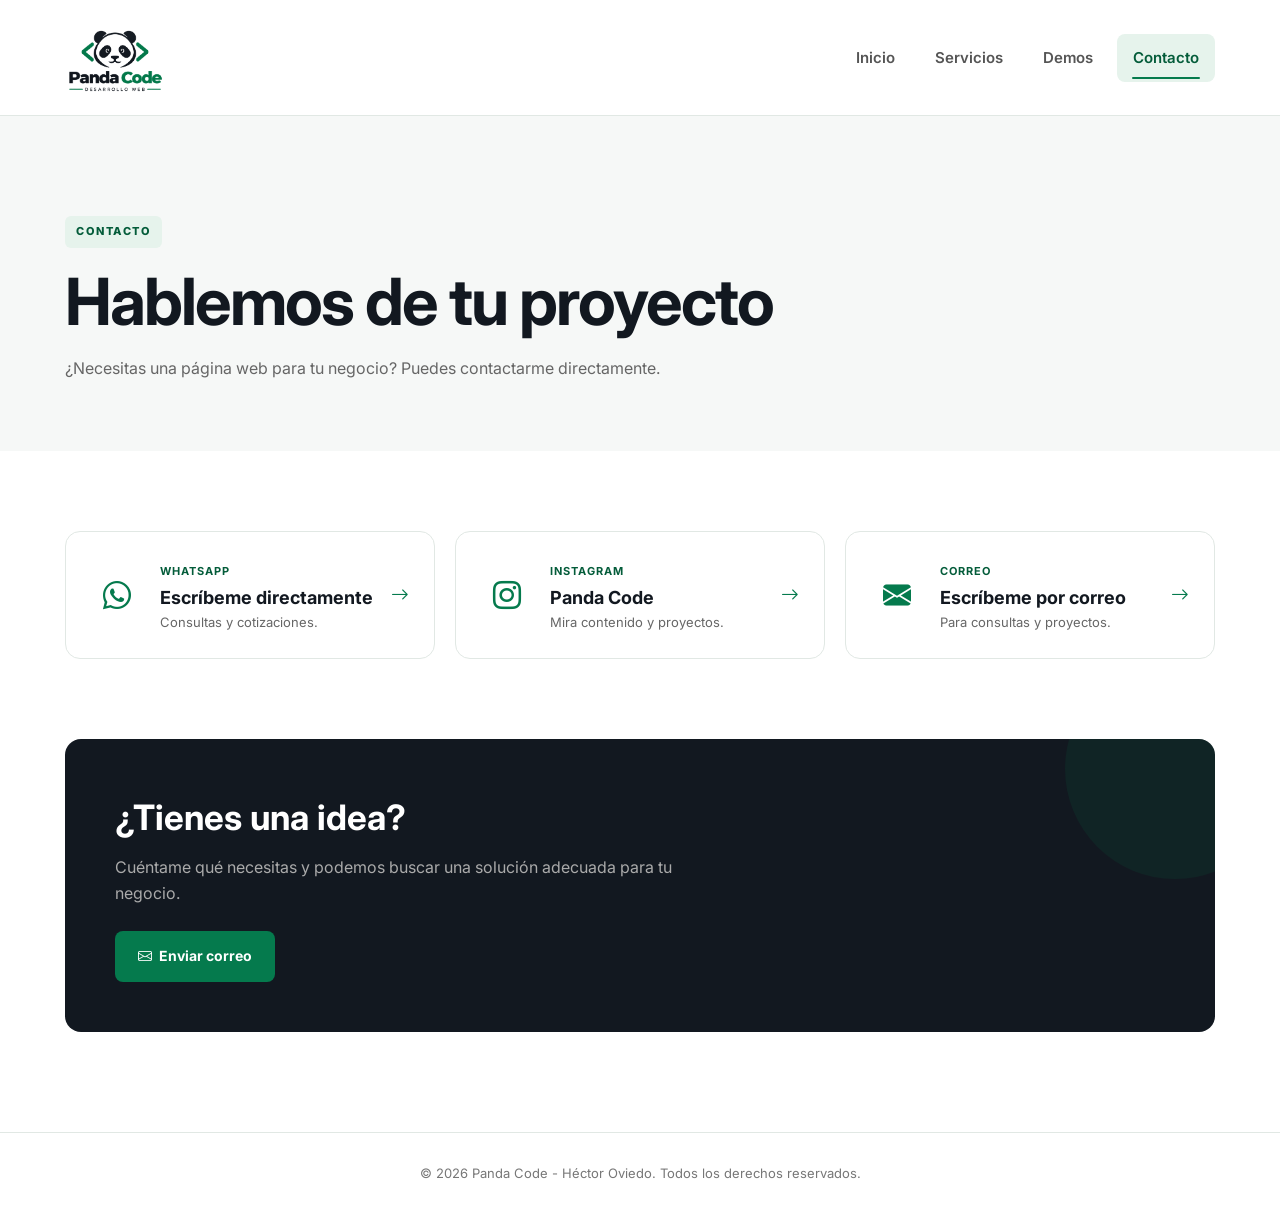
==== commit ba7c6067: "Add files via upload" ====
--- a/contacto.html
+++ b/contacto.html
@@ -209,7 +209,7 @@
                 <!-- INSTAGRAM -->
 
                 <a
-                    href="https://instagram.com/hector0505_"
+                    href="https://www.instagram.com/pandacode.cl?stkn=NTAxam9kancyeXI5"
                     target="_blank"
                     rel="noopener noreferrer"
                     class="contact-card"
--- a/css/inicio.css
+++ b/css/inicio.css
@@ -62,7 +62,7 @@
 }
 
 .nav-content {
-    height: 85px;
+    height: 115px;
     display: flex;
     align-items: center;
     justify-content: space-between;
@@ -82,7 +82,7 @@
 }
 
 .logo img {
-    height: 68px;
+    height: 100px;
     width: auto;
     object-fit: contain;
     display: block;
@@ -1095,7 +1095,11 @@
     /* NAVBAR */
 
     .nav-content {
-        height: 80px;
+        height: 100px;
+    }
+
+    .logo img {
+        height: 84px;
     }
 
 
@@ -1113,7 +1117,7 @@
 
         position: absolute;
 
-        top: 80px;
+        top: 100px;
 
         left: 0;
 
@@ -1224,7 +1228,7 @@
     }
 
     .logo img {
-        height: 54px;
+        height: 72px;
 
         width: auto;
     }
